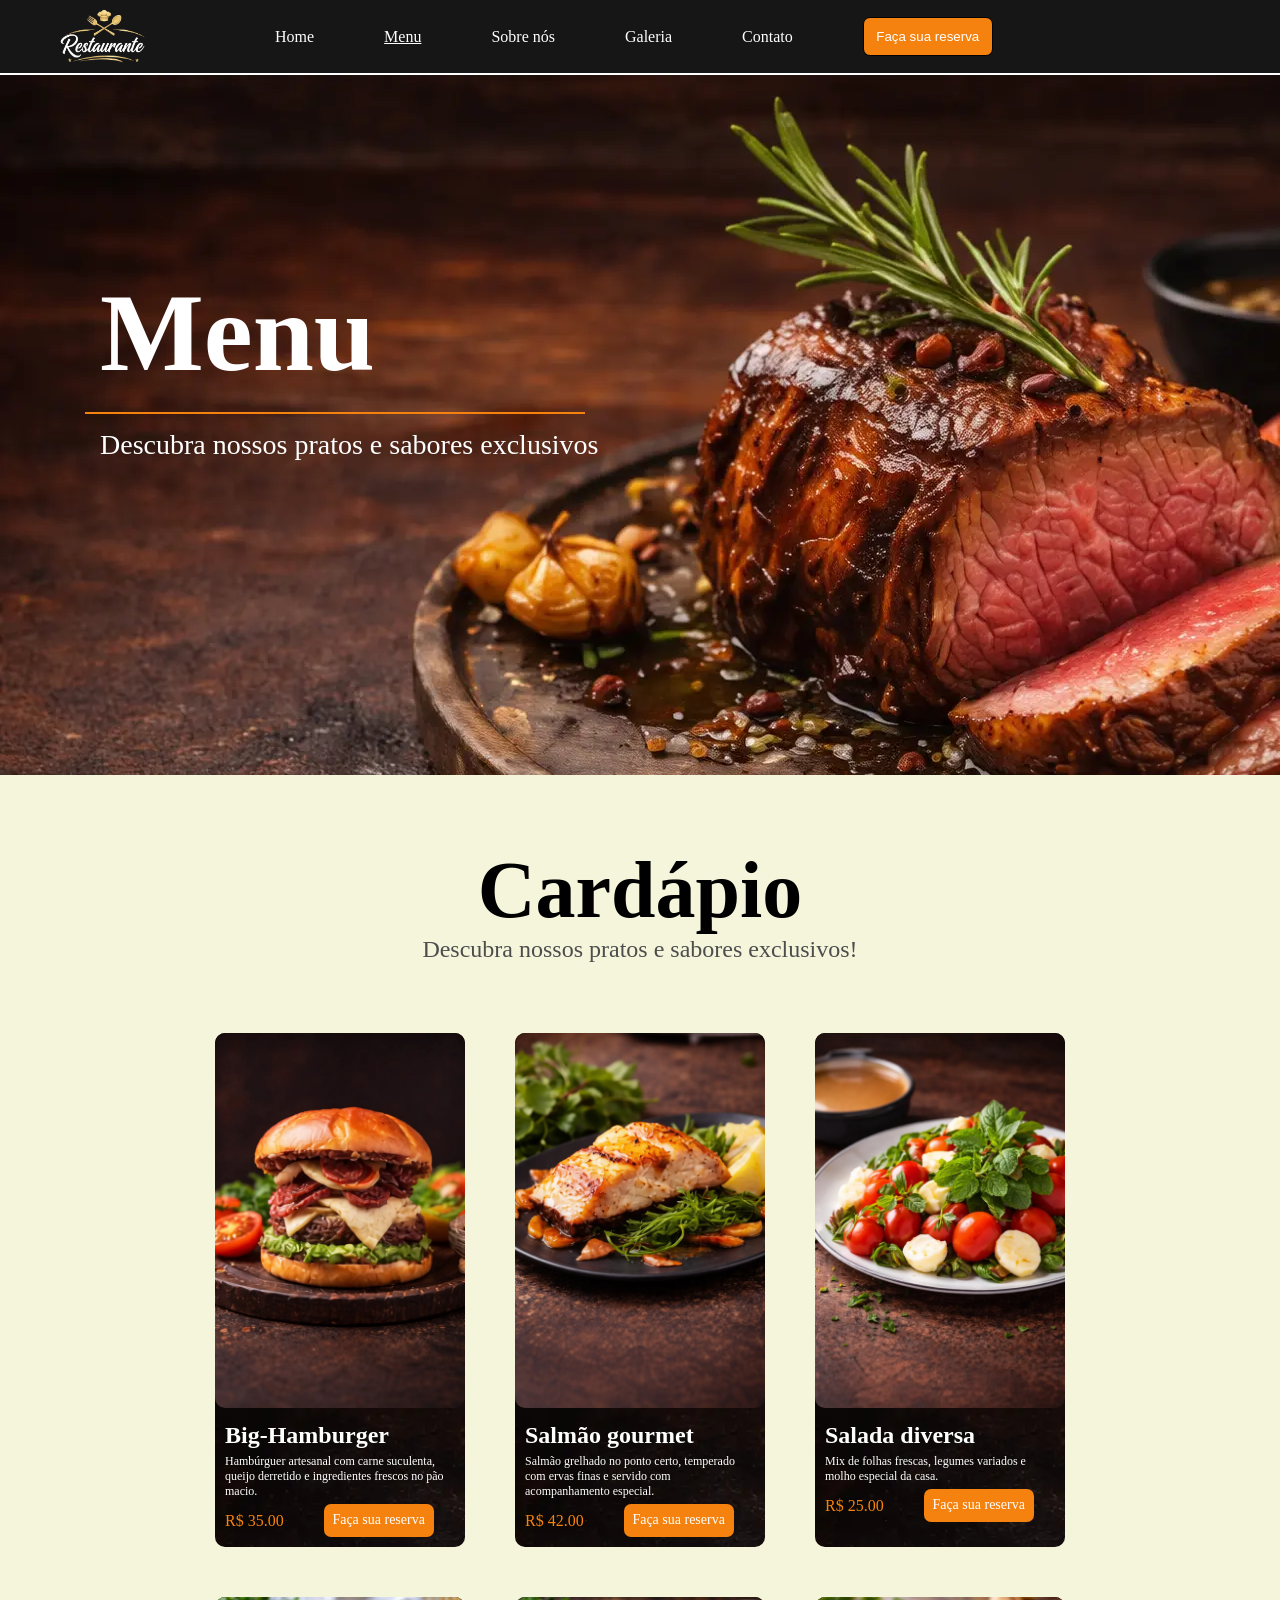
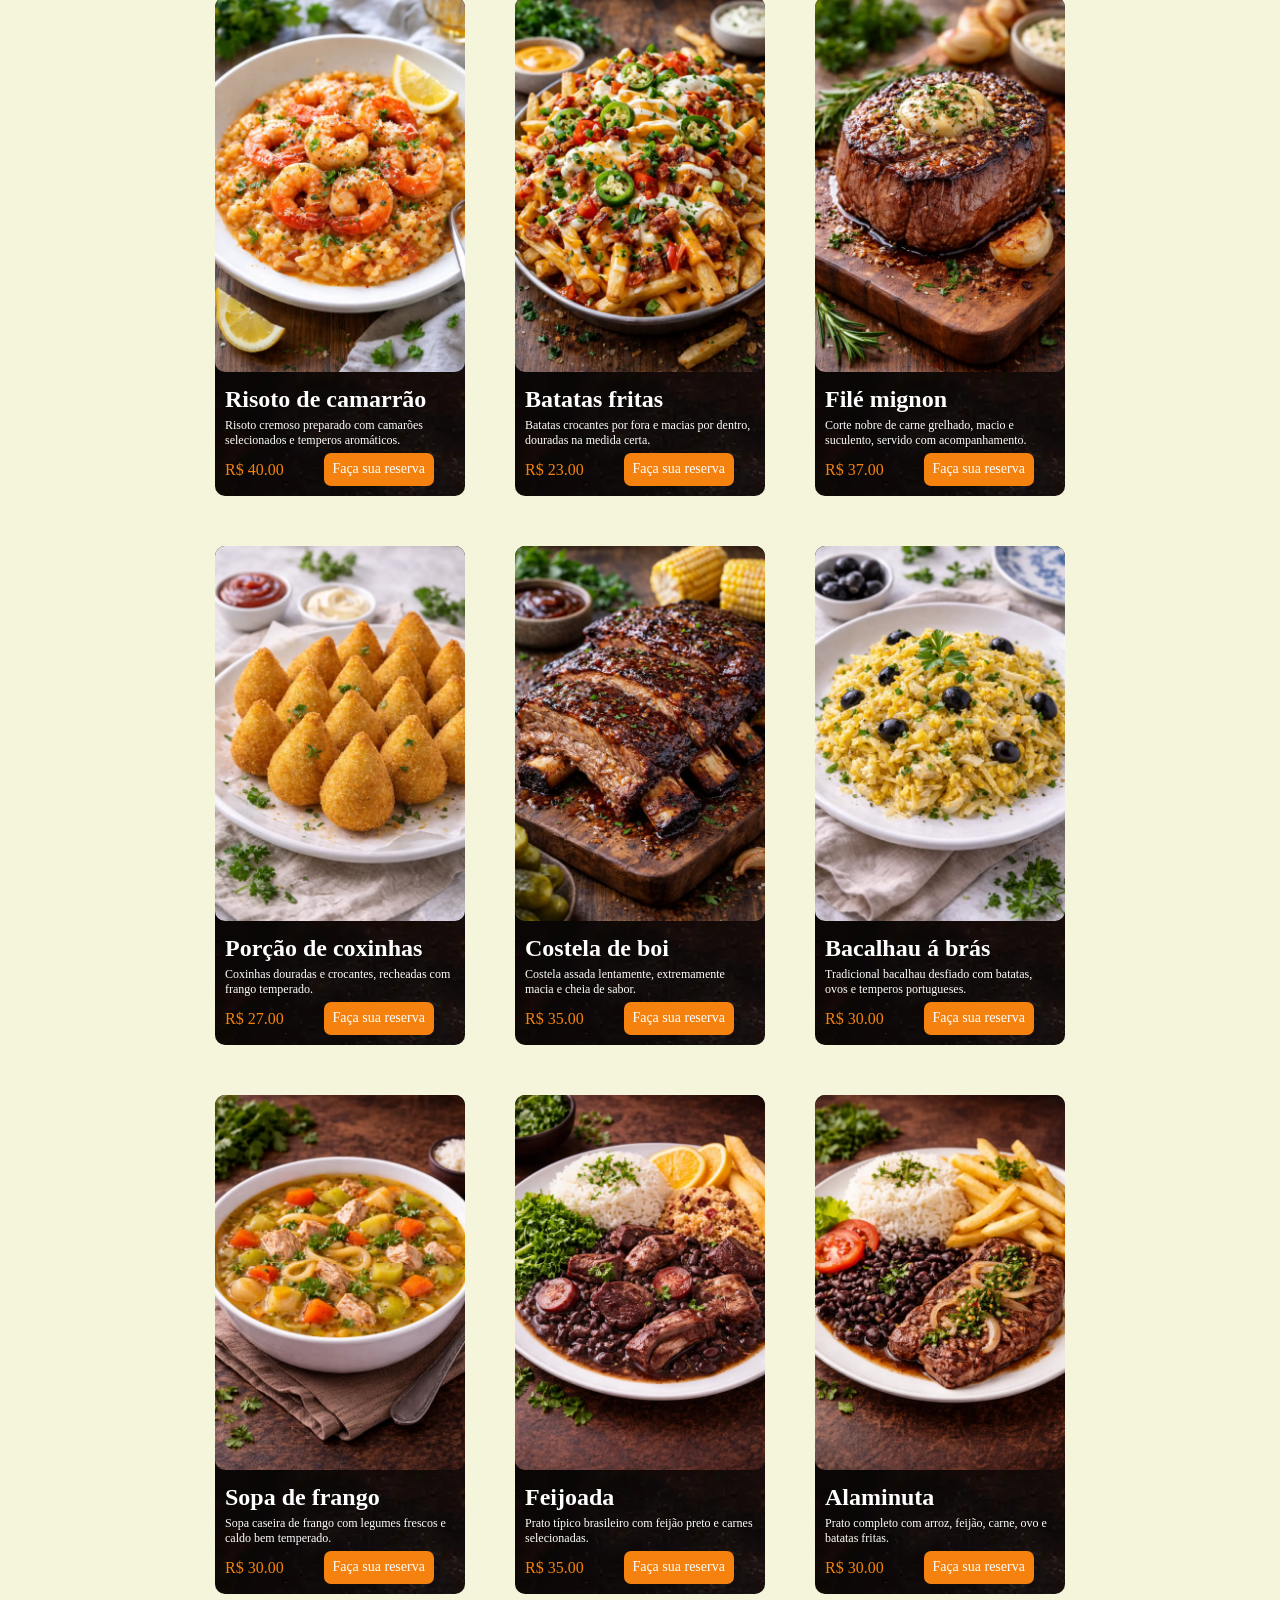
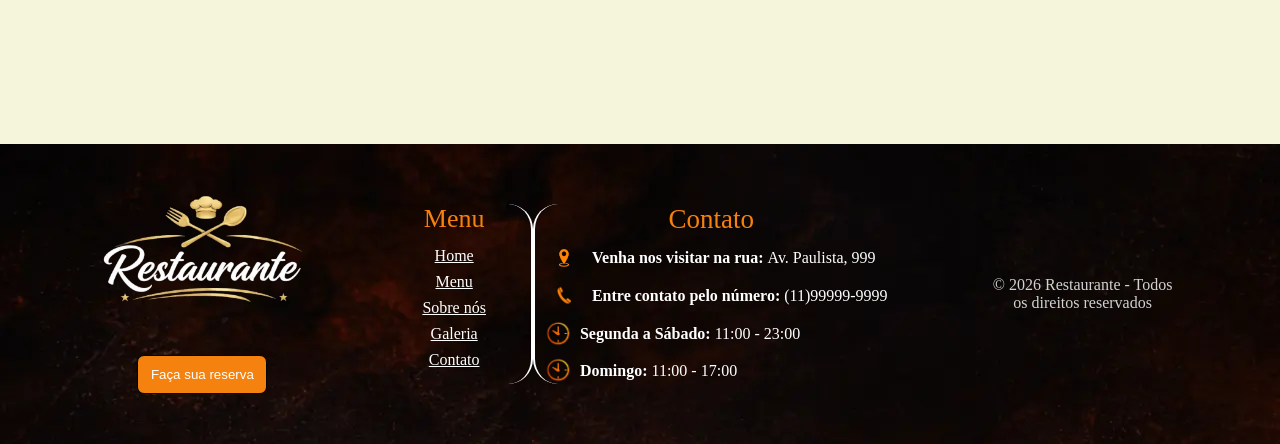
==== cardapio.html @ 39196725 "CARDAPIO-responsivo-completo" ====
<!DOCTYPE html>
<html lang="pt-br">

<head>
    <meta charset="UTF-8">
    <meta name="viewport" content="width=device-width, initial-scale=1.0">
    <link rel="stylesheet" href="cardapio.css">
    <title>Restaurante</title>
</head>

<body>

    <header>
        <img alt="logo-restaurante" class="logo-restaurante" src="assets/logo-restaurante.png">
        <div class="menu-toggle">☰</div>
        <article class="espaco">
            <a href="index.html" class="link-menu">Home</a>
            <a class="link-menu"><u>Menu</u></a>
            <a href="sobre-nos.html" class="link-menu">Sobre nós</a>
            <a href="galeria.html" class="link-menu">Galeria</a>
            <a href="contato.html" class="link-menu">Contato</a>
            <button class="botao-menu" onclick="window.location.href='reserva.html'">Faça sua reserva</button>
        </article>
    </header>
    <main>
        <section class="fundo-menu">
            <h2 class="hdois-cardapio">Menu</h2>
            <div class="linha"></div>
            <p class="p-frase">Descubra nossos pratos e sabores exclusivos</p>
        </section>

        <div class="menu">
            <h2 class="hdois">Cardápio</h2>
            <p class="p-cardapio">Descubra nossos pratos e sabores exclusivos!</p>
        </div>

        <section id="lista-pratos"></section>

        <script>
            const pratos = [
                {
                    url: "assets/hamburger.webp",
                    nome: "Big-Hamburger",
                    resumo: "Hambúrguer artesanal com carne suculenta, queijo derretido e ingredientes frescos no pão macio.",
                    preco: 35.00
                },
                {
                    url: "assets/salmao-2.webp",
                    nome: "Salmão gourmet",
                    resumo: "Salmão grelhado no ponto certo, temperado com ervas finas e servido com acompanhamento especial.",
                    preco: 42.00
                },
                {
                    url: "assets/salada-diversa.webp",
                    nome: "Salada diversa",
                    resumo: "Mix de folhas frescas, legumes variados e molho especial da casa.",
                    preco: 25.00
                },
                {
                    url: "assets/risoto-de-camarao.webp",
                    nome: "Risoto de camarrão",
                    resumo: "Risoto cremoso preparado com camarões selecionados e temperos aromáticos.",
                    preco: 40.00
                },
                {
                    url: "assets/fritas.webp",
                    nome: "Batatas fritas",
                    resumo: "Batatas crocantes por fora e macias por dentro, douradas na medida certa.",
                    preco: 23.00
                },
                {
                    url: "assets/file-mignom.webp",
                    nome: "Filé mignon",
                    resumo: "Corte nobre de carne grelhado, macio e suculento, servido com acompanhamento.",
                    preco: 37.00
                },
                {
                    url: "assets/coxinhas.webp",
                    nome: "Porção de coxinhas",
                    resumo: "Coxinhas douradas e crocantes, recheadas com frango temperado.",
                    preco: 27.00
                },
                {
                    url: "assets/costela.webp",
                    nome: "Costela de boi",
                    resumo: "Costela assada lentamente, extremamente macia e cheia de sabor.",
                    preco: 35.00
                },
                {
                    url: "assets/bacalhau-a-bras.webp",
                    nome: "Bacalhau á brás",
                    resumo: "Tradicional bacalhau desfiado com batatas, ovos e temperos portugueses.",
                    preco: 30.00
                },
                {
                    url: "assets/sopa.webp",
                    nome: "Sopa de frango",
                    resumo: "Sopa caseira de frango com legumes frescos e caldo bem temperado.",
                    preco: 30.00
                },
                {
                    url: "assets/feijoada.webp",
                    nome: "Feijoada",
                    resumo: "Prato típico brasileiro com feijão preto e carnes selecionadas.",
                    preco: 35.00
                },
                {
                    url: "assets/tipico.webp",
                    nome: "Alaminuta",
                    resumo: "Prato completo com arroz, feijão, carne, ovo e batatas fritas.",
                    preco: 30.00
                }
            ];

            const container = document.getElementById("lista-pratos");

            pratos.forEach(prato => {
                container.innerHTML += `
      <div class="prato">
        <img class="img-prato" src="${prato.url}" alt="${prato.nome}">
        <div class="escritas">
          <h2 class="nome">${prato.nome}</h2>
          <p class="resumo">${prato.resumo}</p>
          <div class="preco-reserva">
            <p class="preco">R$ ${prato.preco.toFixed(2)}</p>
            <a href="reserva.html" class="reserva-b">Faça sua reserva</a>
          </div>
        </div>
      </div>
    `;
            });

        </script>

    </main>
    <footer>
        <div class="faca-sua-reserva">
            <img alt="logo-restaurante" src="assets/logo-restaurante.png" style="width: 200px">
            <button class="botao-menu" onclick="window.location.href='reserva.html'">Faça sua reserva</button>
        </div>
        <section class="two-footer">
            <article class="menus-footer">
                <p class="menu-footer">Menu</p>
                <a href="index.html" class="footer-links">Home</a>
                <a href="cardapio.html" class="footer-links">Menu</a>
                <a href="sobre-nos.html" class="footer-links">Sobre nós</a>
                <a href="galeria.html" class="footer-links">Galeria</a>
                <a href="contato.html" class="footer-links">Contato</a>
            </article>

            <article class="footer-direita">
                <p class="contato-footer">Contato</p>
                <div class="local-contato">
                    <img alt="local-logo" src="assets/local-logo.png" class="logos-fundo">
                    <p class="paragrafos"><span style="font-weight: 900;">Venha nos visitar na rua: </span>Av. Paulista,
                        999</p>
                </div>

                <div class="local-contato">
                    <img alt="local-logo" src="assets/telefone-logo.webp" class="logos-fundo">
                    <p class="paragrafos"><span style="font-weight: 900;">Entre contato pelo número:
                        </span>(11)99999-9999</p>
                </div>

                <div class="local-contato">
                    <img alt="local-logo" src="assets/logo-horario.png" class="logos-fundo-2">
                    <p class="paragrafos"><span style="font-weight: 900;">Segunda a Sábado:
                        </span>11:00 - 23:00</p>
                </div>

                <div class="local-contato">
                    <img alt="local-logo" src="assets/logo-horario.png" class="logos-fundo-2">
                    <p class="paragrafos"><span style="font-weight: 900;">Domingo:
                        </span>11:00 - 17:00</p>
                </div>
            </article>
        </section>
        <p class="direitos">© 2026 Restaurante - Todos os direitos reservados</p>
    </footer>
        <script src="script.js"></script>
</body>

</html>
---- cardapio.css ----
* {
    margin: 0px;
    padding: 0px;
    box-sizing: border-box;
}

body {
    background-color: beige;
}

a {
    text-decoration: none;
    color: black;
}

.menu-toggle {
    display: none;
}

.destaques-h2 {
    font-size: auto;
}

.two-footer {
    display: flex;
}

@media (max-width: 1536px) {

    header {
        display: flex;
        background-color: rgb(22, 22, 22);
        height: 75px;
        width: 100%;
        align-items: center;
        border-bottom: solid 2px #ffffff;
        padding-left: 60px;
        padding-right: 60px;
        gap: 250px;
        position: fixed;
        top: 0;
        left: 0;
        z-index: 1000;
    }

    main {
        margin-top: 75px;
    }


    .logo-restaurante {
        width: 85px;
        height: 55px;
    }

    .espaco {
        display: flex;
        gap: 70px;
        align-items: center;
    }

    .link-menu {
        color: white;
        cursor: pointer;
        text-decoration: none;
        transition: 0.5s;
    }

    .link-menu:hover {
        color: #F5820E;
    }

    .botao-menu {
        cursor: pointer;
        height: 39px;
        width: 130px;
        color: white;
        border-radius: 7px;
        background: #F5820E;
        border: solid 1px black;
        transition: 0.5s;
    }

    .botao-menu:hover {
        color: #F5820E;
        background: white;
        translate: 0px -2px;
    }

    /*Acima header*/

    .banner {
        position: relative;
    }

    .texto-banner {
        position: absolute;
        top: 50%;
        left: 22%;
        transform: translate(-50%, -50%);
    }

    .banner img {
        width: 100%;
        height: 660px;
        display: block;
    }

    .texto {
        color: white;
        font-size: 64px;
    }

    .texto span {
        color: #F5820E;
    }

    .excepcional {
        margin-top: 20px;
        margin-bottom: 20px;
        color: white;
    }

    .botao-reserva {
        cursor: pointer;
        height: 46px;
        width: 139px;
        color: white;
        border-radius: 7px;
        background: #F5820E;
        transition: 0.5s;
        border: none;
    }

    .botao-reserva:hover {
        color: #F5820E;
        background: white;
        translate: 0px -2px;
    }

    .ver-cardapio {
        width: 139px;
        border: 2px solid #F5820E;
        border-radius: 5px;
        height: 46px;
        color: white;
        background-color: #3A2A27;
        margin-right: 40px;
        cursor: pointer;
        transition: 0.5s;
    }

    .ver-cardapio:hover {
        color: #F5820E;
        background: white;
        translate: 0px -2px;
    }

    /*main*/
    main {
        margin-top: 75px;
    }

    .fundo-menu {
        background-image: url(assets/fundo-menu.webp);
        width: 100%;
        height: 700px;
        padding-left: 85px;
        display: flex;
        flex-direction: column;
        gap: 15px;
    }

    .hdois-cardapio {
        color: white;
        font-size: 110px;
        padding-top: 195px;
        padding-left: 15px;
    }

    .linha {
        background-color: #F5820E;
        width: 500px;
        height: 2px;
    }

    .p-frase {
        color: white;
        font-size: 28px;
        padding-left: 15px;
    }

    .prato {
        border-radius: 10px;
        width: 250px;
        background-image: url(assets/fundo-home.webp);
    }

    #lista-pratos {
        margin: 70px 0 150px 0;
        display: grid;
        grid-template-columns: 250px 250px 250px 250px;
        gap: 50px;
        width: 100%;
        justify-content: center;
    }

    .img-prato {
        width: 250px;
        border-radius: 10px;
    }

    .escritas {
        padding: 10px;
        display: flex;
        flex-direction: column;
        gap: 5px;
    }

    .nome {
        color: white;
    }

    .resumo {
        color: white;
        font-size: 12px;
    }

    .preco-reserva {
        display: flex;
        align-items: center;
        gap: 40px;
    }

    .preco {
        color: #F5820E;
    }

    .hdois {
        font-size: 80px;
    }

    .p-cardapio {
        font-size: 24px;
        color: #4d4d4d;
    }

    .reserva-b {
        cursor: pointer;
        height: 33px;
        width: 110px;
        color: white;
        border-radius: 7px;
        background: #F5820E;
        border: none;
        transition: 0.5s;
        font-size: 14px;
        padding: 3px;
        text-align: center;
        padding-top: 8px;
    }

    .reserva-b:hover {
        color: #F5820E;
        background: white;
        translate: 0px -2px;
    }

    .menu {
        width: 100%;
        text-align: center;
        margin-top: 70px;
    }

    /*footer abaixo*/

    .fundo-footer {
        width: 100%;
        height: 450px;
        position: relative;
    }

    footer {
        background-image: url(assets/fundo-home.webp);
        width: 100%;
        height: 300px;
        display: flex;
        text-align: center;
        justify-content: center;
        align-items: center;
    }

    .local-contato {
        display: flex;
        margin-top: 8px;
    }

    .paragrafos {
        padding-top: 6px;
    }

    .menu-footer {
        font-size: 26px;
        color: #F5820E;
        margin-bottom: 5px;
    }

    .contato-footer {
        font-size: 27px;
        color: #F5820E;
    }

    .footer-links {
        color: white;
        text-decoration: underline;
        transition: 0.5s;
    }

    .footer-links:hover {
        color: #F5820E;
    }

    .quatro-logos {
        width: 100%;
        display: flex;
        gap: 125px;
        justify-content: center;
    }

    .caixa {
        width: 140px;
        color: rgb(202, 202, 202);
        text-align: center;
    }

    .porque-esse-restaurante {
        background-image: url(assets/fundo-home.webp);
        height: 500px;
        width: 100%;
        padding: 1px;
    }

    .h1-porque-escolher {
        width: 100%;
        text-align: center;
        font-size: 45px;
        color: white;
    }

    .logos-fundo-2 {
        width: 30px;
        margin-left: 8px;
        margin-right: 7px;
    }

    .logos-fundo {
        width: 45px;
        height: 30px;
    }

    .p-porque-escolher {
        width: 100%;
        text-align: center;
        color: white;
    }

    .faca-sua-reserva {
        display: flex;
        flex-direction: column;
        gap: 50px;
        align-items: center;
        margin-right: 120px;
    }

    .menus-footer {
        color: white;
        border-right: 2px solid white;
        border-radius: 25px;
        display: flex;
        flex-direction: column;
        padding-right: 45px;
        gap: 8px;
    }

    .footer-direita {
        color: white;
        border-left: 2px solid white;
        border-radius: 25px;
    }

    .h2-titulo {
        font-weight: 300;
    }

    .explicacao {
        font-weight: 300;
        margin-top: 10px;
    }

    .direitos {
        color: rgb(210, 210, 210);
        margin-left: 100px;
        width: 190px;
    }

}








@media (max-width: 2720px) {

    header {
        display: flex;
        background-color: rgb(22, 22, 22);
        height: 75px;
        width: 100%;
        align-items: center;
        border-bottom: solid 2px #ffffff;
        padding-left: 60px;
        padding-right: 60px;
        gap: 250px;
        position: fixed;
        top: 0;
        left: 0;
        z-index: 1000;
    }

    main {
        margin-top: 75px;
    }


    .logo-restaurante {
        width: 85px;
        height: 55px;
    }

    .espaco {
        display: flex;
        gap: 70px;
        align-items: center;
    }

    .link-menu {
        color: white;
        cursor: pointer;
        text-decoration: none;
        transition: 0.5s;
    }

    .link-menu:hover {
        color: #F5820E;
    }

    .botao-menu {
        cursor: pointer;
        height: 39px;
        width: 130px;
        color: white;
        border-radius: 7px;
        background: #F5820E;
        border: solid 1px black;
        transition: 0.5s;
    }

    .botao-menu:hover {
        color: #F5820E;
        background: white;
        translate: 0px -2px;
    }

    main {
        margin-top: 75px;
    }


    .logo-restaurante {
        width: 85px;
        height: 55px;
    }

    .espaco {
        display: flex;
        gap: 70px;
        align-items: center;
    }

    .link-menu {
        color: white;
        cursor: pointer;
        text-decoration: none;
        transition: 0.5s;
    }

    .link-menu:hover {
        color: #F5820E;
    }

    .botao-menu {
        cursor: pointer;
        height: 39px;
        width: 130px;
        color: white;
        border-radius: 7px;
        background: #F5820E;
        border: solid 1px black;
        transition: 0.5s;
    }

    .botao-menu:hover {
        color: #F5820E;
        background: white;
        translate: 0px -2px;
    }

    /*Acima header*/

    .banner {
        position: relative;
    }

    .texto-banner {
        position: absolute;
        top: 50%;
        left: 22%;
        transform: translate(-50%, -50%);
    }

    .banner img {
        width: 100%;
        height: 660px;
        display: block;
    }

    .texto {
        color: white;
        font-size: 64px;
    }

    .texto span {
        color: #F5820E;
    }

    .excepcional {
        margin-top: 20px;
        margin-bottom: 20px;
        color: white;
    }

    .botao-reserva {
        cursor: pointer;
        height: 46px;
        width: 139px;
        color: white;
        border-radius: 7px;
        background: #F5820E;
        transition: 0.5s;
        border: none;
    }

    .botao-reserva:hover {
        color: #F5820E;
        background: white;
        translate: 0px -2px;
    }

    .ver-cardapio {
        width: 139px;
        border: 2px solid #F5820E;
        border-radius: 5px;
        height: 46px;
        color: white;
        background-color: #3A2A27;
        margin-right: 40px;
        cursor: pointer;
        transition: 0.5s;
    }

    .ver-cardapio:hover {
        color: #F5820E;
        background: white;
        translate: 0px -2px;
    }

    /*main*/
    main {
        margin-top: 75px;
    }

    .fundo-menu {
        background-image: url(assets/fundo-menu.webp);
        width: 100%;
        height: 700px;
        padding-left: 85px;
        display: flex;
        flex-direction: column;
        gap: 15px;
    }

    .hdois-cardapio {
        color: white;
        font-size: 110px;
        padding-top: 195px;
        padding-left: 15px;
    }

    .linha {
        background-color: #F5820E;
        width: 500px;
        height: 2px;
    }

    .p-frase {
        color: white;
        font-size: 28px;
        padding-left: 15px;
    }

    .prato {
        border-radius: 10px;
        width: 250px;
        background-image: url(assets/fundo-home.webp);
    }

    #lista-pratos {
        margin: 70px 0 150px 0;
        display: grid;
        grid-template-columns: 250px 250px 250px 250px;
        gap: 50px;
        width: 100%;
        justify-content: center;
    }

    .img-prato {
        width: 250px;
        border-radius: 10px;
    }

    .escritas {
        padding: 10px;
        display: flex;
        flex-direction: column;
        gap: 5px;
    }

    .nome {
        color: white;
    }

    .resumo {
        color: white;
        font-size: 12px;
    }

    .preco-reserva {
        display: flex;
        align-items: center;
        gap: 40px;
    }

    .preco {
        color: #F5820E;
    }

    .hdois {
        font-size: 80px;
    }

    .p-cardapio {
        font-size: 24px;
        color: #4d4d4d;
    }

    .reserva-b {
        cursor: pointer;
        height: 33px;
        width: 110px;
        color: white;
        border-radius: 7px;
        background: #F5820E;
        border: none;
        transition: 0.5s;
        font-size: 14px;
        padding: 3px;
        text-align: center;
        padding-top: 8px;
    }

    .reserva-b:hover {
        color: #F5820E;
        background: white;
        translate: 0px -2px;
    }

    .menu {
        width: 100%;
        text-align: center;
        margin-top: 70px;
    }

    footer {
        background-image: url(assets/fundo-home.webp);
        width: 100%;
        height: 300px;
        display: flex;
        text-align: center;
        justify-content: center;
        align-items: center;
    }

    .menu-footer {
        font-size: 26px;
        color: #F5820E;
        margin-bottom: 5px;
    }

    .contato-footer {
        font-size: 27px;
        color: #F5820E;
    }

    .footer-links {
        color: white;
        text-decoration: underline;
        transition: 0.5s;
    }

    .footer-links:hover {
        color: #F5820E;
    }

    .quatro-logos {
        width: 100%;
        display: flex;
        gap: 125px;
        justify-content: center;
    }

    .caixa {
        width: 140px;
        color: rgb(202, 202, 202);
        text-align: center;
    }

    .porque-esse-restaurante {
        background-image: url(assets/fundo-home.webp);
        height: 500px;
        width: 100%;
        padding: 1px;
    }

    .h1-porque-escolher {
        width: 100%;
        text-align: center;
        font-size: 40px;
        color: white;
    }

    .logos-fundo-2 {
        width: 30px;
        margin-left: 8px;
        margin-right: 7px;
    }

    .p-porque-escolher {
        width: 100%;
        text-align: center;
        color: white;
    }

    .faca-sua-reserva {
        display: flex;
        flex-direction: column;
        gap: 50px;
        align-items: center;
        margin-right: 120px;
    }

    .menus-footer {
        color: white;
        border-right: 2px solid white;
        border-radius: 25px;
        display: flex;
        flex-direction: column;
        padding-right: 45px;
        gap: 8px;
    }

    .footer-direita {
        color: white;
        border-left: 2px solid white;
        border-radius: 25px;
    }

    .logos-fundo {
        width: 42px;
        margin-left: 8px;
        margin-right: 7px;
    }

    .h2-titulo {
        font-weight: 300;
    }

    .explicacao {
        font-weight: 300;
        margin-top: 10px;
    }

    .direitos {
        color: rgb(210, 210, 210);
        margin-left: 100px;
        width: 190px;
    }

}










@media (max-width: 1400px) {

    header {
        display: flex;
        background-color: rgb(22, 22, 22);
        height: 75px;
        width: 100%;
        align-items: center;
        border-bottom: solid 2px #ffffff;
        padding-left: 60px;
        padding-right: 60px;
        gap: 250px;
        position: fixed;
        top: 0;
        left: 0;
        z-index: 1000;
    }

    main {
        margin-top: 75px;
    }

    .fundo-menu {
        background-image: url(assets/fundo-menu.webp);
        width: 100%;
        height: 700px;
        padding-left: 85px;
        display: flex;
        flex-direction: column;
        gap: 15px;
    }

    .hdois-cardapio {
        color: white;
        font-size: 110px;
        padding-top: 195px;
        padding-left: 15px;
    }

    .linha {
        background-color: #F5820E;
        width: 500px;
        height: 2px;
    }

    .p-frase {
        color: white;
        font-size: 28px;
        padding-left: 15px;
    }

    .prato {
        border-radius: 10px;
        width: 250px;
        background-image: url(assets/fundo-home.webp);
    }

    #lista-pratos {
        margin: 70px 0 150px 0;
        display: grid;
        grid-template-columns: 250px 250px 250px 250px;
        gap: 50px;
        width: 100%;
        justify-content: center;
    }

    .img-prato {
        width: 250px;
        border-radius: 10px;
    }

    .escritas {
        padding: 10px;
        display: flex;
        flex-direction: column;
        gap: 5px;
    }

    .nome {
        color: white;
    }

    .resumo {
        color: white;
        font-size: 12px;
    }

    .preco-reserva {
        display: flex;
        align-items: center;
        gap: 40px;
    }

    .preco {
        color: #F5820E;
    }

    .hdois {
        font-size: 80px;
    }

    .p-cardapio {
        font-size: 24px;
        color: #4d4d4d;
    }

    .reserva-b {
        cursor: pointer;
        height: 33px;
        width: 110px;
        color: white;
        border-radius: 7px;
        background: #F5820E;
        border: none;
        transition: 0.5s;
        font-size: 14px;
        padding: 3px;
        text-align: center;
        padding-top: 8px;
    }

    .reserva-b:hover {
        color: #F5820E;
        background: white;
        translate: 0px -2px;
    }

    .menu {
        width: 100%;
        text-align: center;
        margin-top: 70px;
    }

    footer {
        background-image: url(assets/fundo-home.webp);
        width: 100%;
        height: 300px;
        display: flex;
        text-align: center;
        justify-content: center;
        align-items: center;
    }

    .menu-footer {
        font-size: 26px;
        color: #F5820E;
        margin-bottom: 5px;
    }

    .contato-footer {
        font-size: 27px;
        color: #F5820E;
    }

    .footer-links {
        color: white;
        text-decoration: underline;
        transition: 0.5s;
    }

    .footer-links:hover {
        color: #F5820E;
    }

    .quatro-logos {
        width: 100%;
        display: flex;
        gap: 125px;
        justify-content: center;
    }

    .caixa {
        width: 140px;
        color: rgb(202, 202, 202);
        text-align: center;
    }

    .porque-esse-restaurante {
        background-image: url(assets/fundo-home.webp);
        height: 500px;
        width: 100%;
        padding: 1px;
    }

    .h1-porque-escolher {
        width: 100%;
        text-align: center;
        font-size: 40px;
        color: white;
    }

    .logos-fundo-2 {
        width: 30px;
        margin-left: 8px;
        margin-right: 7px;
    }

    .p-porque-escolher {
        width: 100%;
        text-align: center;
        color: white;
    }

    .faca-sua-reserva {
        display: flex;
        flex-direction: column;
        gap: 50px;
        align-items: center;
        margin-right: 120px;
    }

    .menus-footer {
        color: white;
        border-right: 2px solid white;
        border-radius: 25px;
        display: flex;
        flex-direction: column;
        padding-right: 45px;
        gap: 8px;
    }

    .footer-direita {
        color: white;
        border-left: 2px solid white;
        border-radius: 25px;
    }

    .logos-fundo {
        width: 42px;
        margin-left: 8px;
        margin-right: 7px;
    }

    .h2-titulo {
        font-weight: 300;
    }

    .explicacao {
        font-weight: 300;
        margin-top: 10px;
    }

    .direitos {
        color: rgb(210, 210, 210);
        margin-left: 100px;
        width: 190px;
    }
}











@media (max-width: 1300px) {

    header {
        display: flex;
        background-color: rgb(22, 22, 22);
        height: 75px;
        width: 100%;
        align-items: center;
        border-bottom: solid 2px #ffffff;
        padding-left: 60px;
        padding-right: 60px;
        gap: 130px;
        position: fixed;
        top: 0;
        left: 0;
        z-index: 1000;
    }

    main {
        margin-top: 75px;
    }

    .fundo-menu {
        background-image: url(assets/fundo-menu.webp);
        width: 100%;
        height: 700px;
        padding-left: 85px;
        display: flex;
        flex-direction: column;
        gap: 15px;
    }

    .hdois-cardapio {
        color: white;
        font-size: 110px;
        padding-top: 195px;
        padding-left: 15px;
    }

    .linha {
        background-color: #F5820E;
        width: 500px;
        height: 2px;
    }

    .p-frase {
        color: white;
        font-size: 28px;
        padding-left: 15px;
    }

    .prato {
        border-radius: 10px;
        width: 250px;
        background-image: url(assets/fundo-home.webp);
    }

    #lista-pratos {
        margin: 70px 0 150px 0;
        display: grid;
        grid-template-columns: 250px 250px 250px;
        gap: 50px;
        width: 100%;
        justify-content: center;
    }

    .img-prato {
        width: 250px;
        border-radius: 10px;
    }

    .escritas {
        padding: 10px;
        display: flex;
        flex-direction: column;
        gap: 5px;
    }

    .nome {
        color: white;
    }

    .resumo {
        color: white;
        font-size: 12px;
    }

    .preco-reserva {
        display: flex;
        align-items: center;
        gap: 40px;
    }

    .preco {
        color: #F5820E;
    }

    .hdois {
        font-size: 80px;
    }

    .p-cardapio {
        font-size: 24px;
        color: #4d4d4d;
    }

    .reserva-b {
        cursor: pointer;
        height: 33px;
        width: 110px;
        color: white;
        border-radius: 7px;
        background: #F5820E;
        border: none;
        transition: 0.5s;
        font-size: 14px;
        padding: 3px;
        text-align: center;
        padding-top: 8px;
    }

    .reserva-b:hover {
        color: #F5820E;
        background: white;
        translate: 0px -2px;
    }

    .menu {
        width: 100%;
        text-align: center;
        margin-top: 70px;
    }

    footer {
        background-image: url(assets/fundo-home.webp);
        width: 100%;
        height: 300px;
        display: flex;
        text-align: center;
        justify-content: center;
        align-items: center;
    }

    .menu-footer {
        font-size: 26px;
        color: #F5820E;
        margin-bottom: 5px;
    }

    .contato-footer {
        font-size: 27px;
        color: #F5820E;
    }

    .footer-links {
        color: white;
        text-decoration: underline;
        transition: 0.5s;
    }

    .footer-links:hover {
        color: #F5820E;
    }

    .quatro-logos {
        width: 100%;
        display: flex;
        gap: 125px;
        justify-content: center;
    }

    .caixa {
        width: 140px;
        color: rgb(202, 202, 202);
        text-align: center;
    }

    .porque-esse-restaurante {
        background-image: url(assets/fundo-home.webp);
        height: 500px;
        width: 100%;
        padding: 1px;
    }

    .h1-porque-escolher {
        width: 100%;
        text-align: center;
        font-size: 40px;
        color: white;
    }

    .logos-fundo-2 {
        width: 30px;
        margin-left: 8px;
        margin-right: 7px;
    }

    .p-porque-escolher {
        width: 100%;
        text-align: center;
        color: white;
    }

    .faca-sua-reserva {
        display: flex;
        flex-direction: column;
        gap: 50px;
        align-items: center;
        margin-right: 120px;
    }

    .menus-footer {
        color: white;
        border-right: 2px solid white;
        border-radius: 25px;
        display: flex;
        flex-direction: column;
        padding-right: 45px;
        gap: 8px;
    }

    .footer-direita {
        color: white;
        border-left: 2px solid white;
        border-radius: 25px;
    }

    .logos-fundo {
        width: 42px;
        margin-left: 8px;
        margin-right: 7px;
    }

    .h2-titulo {
        font-weight: 300;
    }

    .explicacao {
        font-weight: 300;
        margin-top: 10px;
    }

    .direitos {
        color: rgb(210, 210, 210);
        margin-left: 100px;
        width: 190px;
    }
}











@media (max-width: 1150px) {

    header {
        display: flex;
        background-color: rgb(22, 22, 22);
        height: 75px;
        width: 100%;
        align-items: center;
        border-bottom: solid 2px #ffffff;
        padding-left: 60px;
        padding-right: 60px;
        gap: 50px;
        position: fixed;
        top: 0;
        left: 0;
        z-index: 1000;
    }

    main {
        margin-top: 75px;
    }

    .fundo-menu {
        background-image: url(assets/fundo-menu.webp);
        width: 100%;
        height: 700px;
        padding-left: 85px;
        display: flex;
        flex-direction: column;
        gap: 15px;
    }

    .hdois-cardapio {
        color: white;
        font-size: 110px;
        padding-top: 195px;
        padding-left: 15px;
    }

    .linha {
        background-color: #F5820E;
        width: 500px;
        height: 2px;
    }

    .p-frase {
        color: white;
        font-size: 28px;
        padding-left: 15px;
    }

    .prato {
        border-radius: 10px;
        width: 250px;
        background-image: url(assets/fundo-home.webp);
    }

    #lista-pratos {
        margin: 70px 0 150px 0;
        display: grid;
        grid-template-columns: 250px 250px 250px;
        gap: 50px;
        width: 100%;
        justify-content: center;
    }

    .img-prato {
        width: 250px;
        border-radius: 10px;
    }

    .escritas {
        padding: 10px;
        display: flex;
        flex-direction: column;
        gap: 5px;
    }

    .nome {
        color: white;
    }

    .resumo {
        color: white;
        font-size: 12px;
    }

    .preco-reserva {
        display: flex;
        align-items: center;
        gap: 40px;
    }

    .preco {
        color: #F5820E;
    }

    .hdois {
        font-size: 80px;
    }

    .p-cardapio {
        font-size: 24px;
        color: #4d4d4d;
    }

    .reserva-b {
        cursor: pointer;
        height: 33px;
        width: 110px;
        color: white;
        border-radius: 7px;
        background: #F5820E;
        border: none;
        transition: 0.5s;
        font-size: 14px;
        padding: 3px;
        text-align: center;
        padding-top: 8px;
    }

    .reserva-b:hover {
        color: #F5820E;
        background: white;
        translate: 0px -2px;
    }

    .menu {
        width: 100%;
        text-align: center;
        margin-top: 70px;
    }

    footer {
        background-image: url(assets/fundo-home.webp);
        width: 100%;
        height: 300px;
        display: flex;
        text-align: center;
        justify-content: center;
        align-items: center;
    }

    .menu-footer {
        font-size: 26px;
        color: #F5820E;
        margin-bottom: 5px;
    }

    .contato-footer {
        font-size: 27px;
        color: #F5820E;
    }

    .footer-links {
        color: white;
        text-decoration: underline;
        transition: 0.5s;
    }

    .footer-links:hover {
        color: #F5820E;
    }

    .quatro-logos {
        width: 100%;
        display: flex;
        gap: 125px;
        justify-content: center;
    }

    .caixa {
        width: 140px;
        color: rgb(202, 202, 202);
        text-align: center;
    }

    .porque-esse-restaurante {
        background-image: url(assets/fundo-home.webp);
        height: 500px;
        width: 100%;
        padding: 1px;
    }

    .h1-porque-escolher {
        width: 100%;
        text-align: center;
        font-size: 40px;
        color: white;
    }

    .logos-fundo-2 {
        width: 30px;
        margin-left: 8px;
        margin-right: 7px;
    }

    .p-porque-escolher {
        width: 100%;
        text-align: center;
        color: white;
    }

    .faca-sua-reserva {
        display: flex;
        flex-direction: column;
        gap: 50px;
        align-items: center;
        margin-right: 120px;
    }

    .menus-footer {
        color: white;
        border-right: 2px solid white;
        border-radius: 25px;
        display: flex;
        flex-direction: column;
        padding-right: 45px;
        gap: 8px;
    }

    .footer-direita {
        color: white;
        border-left: 2px solid white;
        border-radius: 25px;
    }

    .logos-fundo {
        width: 42px;
        margin-left: 8px;
        margin-right: 7px;
    }

    .h2-titulo {
        font-weight: 300;
    }

    .explicacao {
        font-weight: 300;
        margin-top: 10px;
    }

    .direitos {
        color: rgb(210, 210, 210);
        margin-left: 100px;
        width: 190px;
    }
}











@media (max-width: 1000px) {

    header {
        display: flex;
        background-color: rgb(22, 22, 22);
        height: 75px;
        width: 100%;
        align-items: center;
        border-bottom: solid 2px #ffffff;
        padding-left: 60px;
        padding-right: 60px;
        gap: 30px;
        position: fixed;
        top: 0;
        left: 0;
        z-index: 1000;
    }

    main {
        margin-top: 75px;
    }

    .fundo-menu {
        background-image: url(assets/fundo-menu.webp);
        width: 100%;
        height: 700px;
        padding-left: 85px;
        display: flex;
        flex-direction: column;
        gap: 15px;
    }

    .hdois-cardapio {
        color: white;
        font-size: 110px;
        padding-top: 195px;
        padding-left: 15px;
    }

    .linha {
        background-color: #F5820E;
        width: 500px;
        height: 2px;
    }

    .p-frase {
        color: white;
        font-size: 28px;
        padding-left: 15px;
    }

    .prato {
        border-radius: 10px;
        width: 250px;
        background-image: url(assets/fundo-home.webp);
    }

    #lista-pratos {
        margin: 70px 0 150px 0;
        display: grid;
        grid-template-columns: 250px 250px 250px;
        gap: 50px;
        width: 100%;
        justify-content: center;
    }

    .img-prato {
        width: 250px;
        border-radius: 10px;
    }

    .escritas {
        padding: 10px;
        display: flex;
        flex-direction: column;
        gap: 5px;
    }

    .nome {
        color: white;
    }

    .resumo {
        color: white;
        font-size: 12px;
    }

    .preco-reserva {
        display: flex;
        align-items: center;
        gap: 40px;
    }

    .preco {
        color: #F5820E;
    }

    .hdois {
        font-size: 80px;
    }

    .p-cardapio {
        font-size: 24px;
        color: #4d4d4d;
    }

    .reserva-b {
        cursor: pointer;
        height: 33px;
        width: 110px;
        color: white;
        border-radius: 7px;
        background: #F5820E;
        border: none;
        transition: 0.5s;
        font-size: 14px;
        padding: 3px;
        text-align: center;
        padding-top: 8px;
    }

    .reserva-b:hover {
        color: #F5820E;
        background: white;
        translate: 0px -2px;
    }

    .menu {
        width: 100%;
        text-align: center;
        margin-top: 70px;
    }

    footer {
        background-image: url(assets/fundo-home.webp);
        width: 100%;
        height: 600px;
        display: flex;
        text-align: center;
        justify-content: center;
        align-items: center;
        flex-direction: column;
        gap: 68px;
    }

    .menu-footer {
        font-size: 26px;
        color: #F5820E;
        margin-bottom: 5px;
    }

    .contato-footer {
        font-size: 27px;
        color: #F5820E;
    }

    .footer-links {
        color: white;
        text-decoration: underline;
        transition: 0.5s;
    }

    .footer-links:hover {
        color: #F5820E;
    }

    .quatro-logos {
        align-items: center;
        width: 100%;
        display: grid;
        gap: 70px;
        justify-content: center;
        grid-template-columns: 140px 140px;
        text-align: center;
        align-content: center;
    }

    .caixa {
        width: 140px;
        color: rgb(202, 202, 202);
        text-align: center;
    }

    .porque-esse-restaurante {
        background-image: url(assets/fundo-home.webp);
        height: 750px;
        width: 100%;
        padding: 1px;
    }

    .h1-porque-escolher {
        width: 100%;
        text-align: center;
        font-size: 26px;
        color: white;
    }

    .logos-fundo-2 {
        width: 30px;
        margin-left: 8px;
        margin-right: 7px;
    }

    .p-porque-escolher {
        width: 100%;
        text-align: center;
        color: white;
    }

    .faca-sua-reserva {
        display: flex;
        flex-direction: column;
        gap: 50px;
        align-items: center;
        margin-right: 0px;
    }

    .menus-footer {
        color: white;
        border-right: 2px solid white;
        border-radius: 25px;
        display: flex;
        flex-direction: column;
        padding-right: 45px;
        gap: 8px;
    }

    .footer-direita {
        color: white;
        border-left: 2px solid white;
        border-radius: 25px;
    }

    .h2-titulo {
        font-weight: 300;
    }

    .explicacao {
        font-weight: 300;
        margin-top: 10px;
    }

    .direitos {
        color: rgb(210, 210, 210);
        margin-left: 0px;
        width: 190px;
    }
}











@media (max-width: 850px) {

    header {
        display: flex;
        background-color: rgb(22, 22, 22);
        height: 75px;
        width: 100%;
        align-items: center;
        border-bottom: solid 2px #ffffff;
        padding-left: 20px;
        padding-right: 20px;
        gap: 20px;
        position: fixed;
        top: 0;
        left: 0;
        z-index: 1000;
    }

    main {
        margin-top: 75px;
    }

    .fundo-menu {
        background-image: url(assets/fundo-menu.webp);
        width: 100%;
        height: 700px;
        padding-left: 85px;
        display: flex;
        flex-direction: column;
        gap: 15px;
    }

    .hdois-cardapio {
        color: white;
        font-size: 110px;
        padding-top: 195px;
        padding-left: 15px;
    }

    .linha {
        background-color: #F5820E;
        width: 500px;
        height: 2px;
    }

    .p-frase {
        color: white;
        font-size: 28px;
        padding-left: 15px;
    }

    .prato {
        border-radius: 10px;
        width: 250px;
        background-image: url(assets/fundo-home.webp);
    }

    #lista-pratos {
        margin: 70px 0 150px 0;
        display: grid;
        grid-template-columns: 250px 250px;
        gap: 50px;
        width: 100%;
        justify-content: center;
    }

    .img-prato {
        width: 250px;
        border-radius: 10px;
    }

    .escritas {
        padding: 10px;
        display: flex;
        flex-direction: column;
        gap: 5px;
    }

    .nome {
        color: white;
    }

    .espaco {
        display: flex;
        gap: 25px;
        align-items: center;
    }

    .resumo {
        color: white;
        font-size: 12px;
    }

    .preco-reserva {
        display: flex;
        align-items: center;
        gap: 40px;
    }

    .preco {
        color: #F5820E;
    }

    .hdois {
        font-size: 80px;
    }

    .p-cardapio {
        font-size: 24px;
        color: #4d4d4d;
    }

    .reserva-b {
        cursor: pointer;
        height: 33px;
        width: 110px;
        color: white;
        border-radius: 7px;
        background: #F5820E;
        border: none;
        transition: 0.5s;
        font-size: 14px;
        padding: 3px;
        text-align: center;
        padding-top: 8px;
    }

    .reserva-b:hover {
        color: #F5820E;
        background: white;
        translate: 0px -2px;
    }

    .menu {
        width: 100%;
        text-align: center;
        margin-top: 70px;
    }

    footer {
        background-image: url(assets/fundo-home.webp);
        width: 100%;
        height: 600px;
        display: flex;
        text-align: center;
        justify-content: center;
        align-items: center;
        flex-direction: column;
        gap: 68px;
    }

    .menu-footer {
        font-size: 26px;
        color: #F5820E;
        margin-bottom: 5px;
    }

    .contato-footer {
        font-size: 27px;
        color: #F5820E;
    }

    .footer-links {
        color: white;
        text-decoration: underline;
        transition: 0.5s;
    }

    .footer-links:hover {
        color: #F5820E;
    }

    .quatro-logos {
        align-items: center;
        width: 100%;
        display: grid;
        gap: 70px;
        justify-content: center;
        grid-template-columns: 140px 140px;
        text-align: center;
        align-content: center;
    }

    .caixa {
        width: 140px;
        color: rgb(202, 202, 202);
        text-align: center;
    }

    .porque-esse-restaurante {
        background-image: url(assets/fundo-home.webp);
        height: 750px;
        width: 100%;
        padding: 1px;
    }

    .h1-porque-escolher {
        width: 100%;
        text-align: center;
        font-size: 26px;
        color: white;
    }

    .logos-fundo-2 {
        width: 30px;
        margin-left: 8px;
        margin-right: 7px;
    }

    .p-porque-escolher {
        width: 100%;
        text-align: center;
        color: white;
    }

    .faca-sua-reserva {
        display: flex;
        flex-direction: column;
        gap: 50px;
        align-items: center;
        margin-right: 0px;
    }

    .menus-footer {
        color: white;
        border-right: 2px solid white;
        border-radius: 25px;
        display: flex;
        flex-direction: column;
        padding-right: 45px;
        gap: 8px;
    }

    .footer-direita {
        color: white;
        border-left: 2px solid white;
        border-radius: 25px;
    }

    .h2-titulo {
        font-weight: 300;
    }

    .explicacao {
        font-weight: 300;
        margin-top: 10px;
    }

    .direitos {
        color: rgb(210, 210, 210);
        margin-left: 0px;
        width: 190px;
    }
}















@media (max-width: 700px) {

    header {
        display: flex;
        background-color: rgb(22, 22, 22);
        height: 75px;
        width: 100%;
        align-items: center;
        border-bottom: solid 2px #ffffff;
        padding-left: 50px;
        padding-right: 50px;
        gap: 400px;
        position: fixed;
        top: 0;
        left: 0;
        z-index: 1000;
    }

    main {
        margin-top: 75px;
    }

    .espaco {
        position: fixed;
        top: 75px;
        left: 0;
        width: 100%;
        height: calc(100vh - 75px);
        background: rgb(22, 22, 22);
        display: flex;
        flex-direction: column;
        justify-content: center;
        align-items: center;
        gap: 40px;
        transform: translateX(100%);
        transition: transform 0.3s ease;
    }

    .espaco.ativo {
        transform: translateX(0);
    }

    .menu-toggle {
        display: block;
        cursor: pointer;
        font-size: 35px;
        color: #F5820E;
        z-index: 1100;
        transition: 0.5s;
    }

    .menu-toggle:hover {
        color: white;
    }



    .logo-restaurante {
        width: 85px;
        height: 55px;
    }

    .fundo-menu {
        background-image: url(assets/fundo-menu.webp);
        width: 100%;
        height: 700px;
        padding-left: 85px;
        display: flex;
        flex-direction: column;
        gap: 15px;
    }

    .hdois-cardapio {
        color: white;
        font-size: 110px;
        padding-top: 195px;
        padding-left: 15px;
    }

    .linha {
        background-color: #F5820E;
        width: 500px;
        height: 2px;
    }

    .p-frase {
        color: white;
        font-size: 28px;
        padding-left: 15px;
    }

    .prato {
        border-radius: 10px;
        width: 250px;
        background-image: url(assets/fundo-home.webp);
    }

    #lista-pratos {
        margin: 70px 0 150px 0;
        display: grid;
        grid-template-columns: 250px 250px;
        gap: 50px;
        width: 100%;
        justify-content: center;
    }

    .img-prato {
        width: 250px;
        border-radius: 10px;
    }

    .escritas {
        padding: 10px;
        display: flex;
        flex-direction: column;
        gap: 5px;
    }

    .nome {
        color: white;
    }

    .espaco {
        display: flex;
        gap: 25px;
        align-items: center;
    }

    .resumo {
        color: white;
        font-size: 12px;
    }

    .preco-reserva {
        display: flex;
        align-items: center;
        gap: 40px;
    }

    .preco {
        color: #F5820E;
    }

    .hdois {
        font-size: 80px;
    }

    .p-cardapio {
        font-size: 24px;
        color: #4d4d4d;
    }

    .reserva-b {
        cursor: pointer;
        height: 33px;
        width: 110px;
        color: white;
        border-radius: 7px;
        background: #F5820E;
        border: none;
        transition: 0.5s;
        font-size: 14px;
        padding: 3px;
        text-align: center;
        padding-top: 8px;
    }

    .reserva-b:hover {
        color: #F5820E;
        background: white;
        translate: 0px -2px;
    }

    .menu {
        width: 100%;
        text-align: center;
        margin-top: 70px;
    }



    .link-menu {
        color: white;
        cursor: pointer;
        text-decoration: none;
        transition: 0.5s;
    }

    .link-menu:hover {
        color: #F5820E;
    }

    .botao-menu {
        cursor: pointer;
        height: 39px;
        width: 130px;
        color: white;
        border-radius: 7px;
        background: #F5820E;
        border: solid 1px black;
        transition: 0.5s;
    }

    .botao-menu:hover {
        color: #F5820E;
        background: white;
        translate: 0px -2px;
    }

    footer {
        background-image: url(assets/fundo-home.webp);
        width: 100%;
        height: 600px;
        display: flex;
        text-align: center;
        justify-content: center;
        align-items: center;
        flex-direction: column;
        gap: 68px;
    }

    .menu-footer {
        font-size: 26px;
        color: #F5820E;
        margin-bottom: 5px;
    }

    .contato-footer {
        font-size: 27px;
        color: #F5820E;
    }

    .footer-links {
        color: white;
        text-decoration: underline;
        transition: 0.5s;
    }

    .footer-links:hover {
        color: #F5820E;
    }

    .quatro-logos {
        align-items: center;
        width: 100%;
        display: grid;
        gap: 70px;
        justify-content: center;
        grid-template-columns: 140px 140px;
        text-align: center;
        align-content: center;
    }

    .caixa {
        width: 140px;
        color: rgb(202, 202, 202);
        text-align: center;
    }

    .porque-esse-restaurante {
        background-image: url(assets/fundo-home.webp);
        height: 750px;
        width: 100%;
        padding: 1px;
    }

    .h1-porque-escolher {
        width: 100%;
        text-align: center;
        font-size: 26px;
        color: white;
    }

    .logos-fundo-2 {
        width: 30px;
        margin-left: 8px;
        margin-right: 7px;
    }

    .p-porque-escolher {
        width: 100%;
        text-align: center;
        color: white;
    }

    .faca-sua-reserva {
        display: flex;
        flex-direction: column;
        gap: 50px;
        align-items: center;
        margin-right: 0px;
    }

    .menus-footer {
        color: white;
        border-right: 2px solid white;
        border-radius: 25px;
        display: flex;
        flex-direction: column;
        padding-right: 45px;
        gap: 8px;
    }

    .footer-direita {
        color: white;
        border-left: 2px solid white;
        border-radius: 25px;
    }

    .h2-titulo {
        font-weight: 300;
    }

    .explicacao {
        font-weight: 300;
        margin-top: 10px;
    }

    .direitos {
        color: rgb(210, 210, 210);
        margin-left: 0px;
        width: 190px;
    }
}


















@media (max-width: 600px) {

    header {
        display: flex;
        background-color: rgb(22, 22, 22);
        height: 75px;
        width: 100%;
        align-items: center;
        border-bottom: solid 2px #ffffff;
        padding-left: 50px;
        padding-right: 50px;
        gap: 300px;
        position: fixed;
        top: 0;
        left: 0;
        z-index: 1000;
    }

    main {
        margin-top: 75px;
    }

    .espaco {
        position: fixed;
        top: 75px;
        left: 0;
        width: 100%;
        height: calc(100vh - 75px);
        background: rgb(22, 22, 22);
        display: flex;
        flex-direction: column;
        justify-content: center;
        align-items: center;
        gap: 40px;
        transform: translateX(100%);
        transition: transform 0.3s ease;
    }

    .espaco.ativo {
        transform: translateX(0);
    }

    .menu-toggle {
        display: block;
        cursor: pointer;
        font-size: 35px;
        color: #F5820E;
        z-index: 1100;
        transition: 0.5s;
    }

    .menu-toggle:hover {
        color: white;
    }

    .logo-restaurante {
        width: 85px;
        height: 55px;
    }

    .link-menu {
        color: white;
        cursor: pointer;
        text-decoration: none;
        transition: 0.5s;
    }

    .link-menu:hover {
        color: #F5820E;
    }

    .botao-menu {
        cursor: pointer;
        height: 39px;
        width: 130px;
        color: white;
        border-radius: 7px;
        background: #F5820E;
        border: solid 1px black;
        transition: 0.5s;
    }

    .botao-menu:hover {
        color: #F5820E;
        background: white;
        translate: 0px -2px;
    }

    .fundo-menu {
        background-image: url(assets/fundo-menu.webp);
        width: 100%;
        height: 500px;
        padding-left: 25px;
        display: flex;
        flex-direction: column;
        gap: 15px;
    }

    .hdois-cardapio {
        color: white;
        font-size: 95px;
        padding-top: 130px;
        padding-left: 15px;
    }

    .linha {
        background-color: #F5820E;
        width: 390px;
        height: 2px;
    }

    .p-frase {
        color: white;
        font-size: 21px;
        padding-left: 15px;
    }

    .prato {
        border-radius: 10px;
        width: 200px;
        background-image: url(assets/fundo-home.webp);
    }

    #lista-pratos {
        margin: 70px 0 150px 0;
        display: grid;
        grid-template-columns: 200px 200px;
        gap: 30px;
        width: 100%;
        justify-content: center;
    }

    .img-prato {
        width: 200px;
        border-radius: 10px;
    }

    .escritas {
        padding: 10px;
        display: flex;
        flex-direction: column;
        gap: 5px;
    }

    .nome {
        color: white;
    }

    .espaco {
        display: flex;
        gap: 25px;
        align-items: center;
    }

    .resumo {
        color: white;
        font-size: 12px;
    }

    .preco-reserva {
        display: flex;
        align-items: center;
        gap: 10px;
    }

    .preco {
        color: #F5820E;
    }

    .hdois {
        font-size: 80px;
    }

    .p-cardapio {
        font-size: 24px;
        color: #4d4d4d;
    }

    .reserva-b {
        cursor: pointer;
        height: 33px;
        width: 110px;
        color: white;
        border-radius: 7px;
        background: #F5820E;
        border: none;
        transition: 0.5s;
        font-size: 14px;
        padding: 3px;
        text-align: center;
        padding-top: 8px;
    }

    .reserva-b:hover {
        color: #F5820E;
        background: white;
        translate: 0px -2px;
    }

    .menu {
        width: 100%;
        text-align: center;
        margin-top: 70px;
    }

    footer {
        background-image: url(assets/fundo-home.webp);
        width: 100%;
        height: 800px;
        display: flex;
        text-align: center;
        justify-content: center;
        align-items: center;
        flex-direction: column;
        gap: 68px;
    }

    .menu-footer {
        font-size: 26px;
        color: #F5820E;
        margin-bottom: 5px;
    }

    .contato-footer {
        font-size: 27px;
        color: #F5820E;
    }

    .footer-links {
        color: white;
        text-decoration: underline;
        transition: 0.5s;
    }

    .footer-links:hover {
        color: #F5820E;
    }

    .quatro-logos {
        align-items: center;
        width: 100%;
        display: grid;
        gap: 70px;
        justify-content: center;
        grid-template-columns: 140px 140px;
        text-align: center;
        align-content: center;
    }

    .caixa {
        width: 140px;
        color: rgb(202, 202, 202);
        text-align: center;
    }

    .porque-esse-restaurante {
        background-image: url(assets/fundo-home.webp);
        height: 750px;
        width: 100%;
        padding: 1px;
    }

    .h1-porque-escolher {
        width: 100%;
        text-align: center;
        font-size: 25px;
        color: white;
    }

    .destaques-h2 {
        font-size: 25px;
    }

    .logos-fundo-2 {
        width: 30px;
        margin-left: 8px;
        margin-right: 7px;
    }

    .p-porque-escolher {
        width: 100%;
        text-align: center;
        color: white;
    }

    .faca-sua-reserva {
        display: flex;
        flex-direction: column;
        gap: 50px;
        align-items: center;
        margin-right: 0px;
    }

    .menus-footer {
        color: white;
        border-right: none;
        border-radius: 25px;
        display: flex;
        flex-direction: column;
        padding-right: 0;
        gap: 8px;
    }

    .destaques-2 {
        font-size: 25px;
    }

    .footer-direita {
        color: white;
        border-left: none;
        border-radius: 25px;
    }

    .h2-titulo {
        font-weight: 300;
    }

    .explicacao {
        font-weight: 300;
        margin-top: 10px;
    }

    .direitos {
        color: rgb(210, 210, 210);
        margin-left: 0px;
        width: 190px;
    }
}

















@media (max-width: 500px) {

    header {
        display: flex;
        background-color: rgb(22, 22, 22);
        height: 75px;
        width: 100%;
        align-items: center;
        border-bottom: solid 2px #ffffff;
        padding-left: 50px;
        padding-right: 50px;
        gap: 200px;
        position: fixed;
        top: 0;
        left: 0;
        z-index: 1000;
    }

    main {
        margin-top: 75px;
    }

    .espaco {
        position: fixed;
        top: 75px;
        left: 0;
        width: 100%;
        height: calc(100vh - 75px);
        background: rgb(22, 22, 22);
        display: flex;
        flex-direction: column;
        justify-content: center;
        align-items: center;
        gap: 40px;
        transform: translateX(100%);
        transition: transform 0.3s ease;
    }

    .espaco.ativo {
        transform: translateX(0);
    }

    .menu-toggle {
        display: block;
        cursor: pointer;
        font-size: 35px;
        color: #F5820E;
        z-index: 1100;
        transition: 0.5s;
    }

    .menu-toggle:hover {
        color: white;
    }

    .logo-restaurante {
        width: 85px;
        height: 55px;
    }

    .link-menu {
        color: white;
        cursor: pointer;
        text-decoration: none;
        transition: 0.5s;
    }

    .link-menu:hover {
        color: #F5820E;
    }

    .botao-menu {
        cursor: pointer;
        height: 39px;
        width: 130px;
        color: white;
        border-radius: 7px;
        background: #F5820E;
        border: solid 1px black;
        transition: 0.5s;
    }

    .botao-menu:hover {
        color: #F5820E;
        background: white;
        translate: 0px -2px;
    }

    .fundo-menu {
        background-image: url(assets/fundo-menu.webp);
        width: 100%;
        height: 500px;
        padding-left: 25px;
        display: flex;
        flex-direction: column;
        gap: 15px;
    }

    .hdois-cardapio {
        color: white;
        font-size: 90px;
        padding-top: 130px;
        padding-left: 15px;
    }

    .linha {
        background-color: #F5820E;
        width: 330px;
        height: 2px;
    }

    .p-frase {
        color: white;
        font-size: 18px;
        padding-left: 15px;
    }

    .prato {
        border-radius: 10px;
        width: 170px;
        background-image: url(assets/fundo-home.webp);
    }

    #lista-pratos {
        margin: 70px 0 150px 0;
        display: grid;
        grid-template-columns: 170px 170px;
        gap: 25px;
        width: 100%;
        justify-content: center;
    }

    .img-prato {
        width: 170px;
        border-radius: 10px;
    }

    .escritas {
        padding: 10px;
        display: flex;
        flex-direction: column;
        gap: 5px;
    }

    .nome {
        color: white;
    }

    .espaco {
        display: flex;
        gap: 25px;
        align-items: center;
    }

    .resumo {
        color: white;
        font-size: 11px;
    }

    .preco-reserva {
        display: flex;
        align-items: center;
        gap: 10px;
        font-size: 14px;
    }

    .preco {
        color: #F5820E;
    }

    .hdois {
        font-size: 70px;
    }

    .p-cardapio {
        font-size: 20px;
        color: #4d4d4d;
    }

    .reserva-b {
        cursor: pointer;
        height: 30px;
        width: 88px;
        color: white;
        border-radius: 7px;
        background: #F5820E;
        border: none;
        transition: 0.5s;
        font-size: 12px;
        padding: 3px;
        text-align: center;
        padding-top: 8px;
    }

    .reserva-b:hover {
        color: #F5820E;
        background: white;
        translate: 0px -2px;
    }

    .menu {
        width: 100%;
        text-align: center;
        margin-top: 70px;
    }

    footer {
        background-image: url(assets/fundo-home.webp);
        width: 100%;
        height: 800px;
        display: flex;
        text-align: center;
        justify-content: center;
        align-items: center;
        flex-direction: column;
        gap: 68px;
    }

    .menu-footer {
        font-size: 26px;
        color: #F5820E;
        margin-bottom: 5px;
    }

    .contato-footer {
        font-size: 27px;
        color: #F5820E;
    }

    .footer-links {
        color: white;
        text-decoration: underline;
        transition: 0.5s;
    }

    .footer-links:hover {
        color: #F5820E;
    }

    .quatro-logos {
        align-items: center;
        width: 100%;
        display: grid;
        gap: 35px;
        justify-content: center;
        grid-template-columns: 140px 140px;
        text-align: center;
        align-content: center;
    }

    .caixa {
        width: 140px;
        color: rgb(202, 202, 202);
        text-align: center;
    }

    .porque-esse-restaurante {
        background-image: url(assets/fundo-home.webp);
        height: 775px;
        width: 100%;
        padding: 1px;
    }

    .h1-porque-escolher {
        width: 350px;
        text-align: center;
        font-size: 30px;
        color: white;
    }

    .destaques-h2 {
        font-size: 25px;
    }

    .logos-fundo-2 {
        width: 30px;
        margin-left: 8px;
        margin-right: 7px;
    }

    .p-porque-escolher {
        width: 100%;
        text-align: center;
        color: white;
    }

    .faca-sua-reserva {
        display: flex;
        flex-direction: column;
        gap: 50px;
        align-items: center;
        margin-right: 0px;
    }

    .menus-footer {
        color: white;
        border-right: none;
        border-radius: 25px;
        display: flex;
        flex-direction: column;
        padding-right: 0;
        gap: 8px;
    }

    .destaques-2 {
        font-size: 22px;
    }

    .footer-direita {
        color: white;
        border-left: none;
        border-radius: 25px;
    }

    .h2-titulo {
        font-weight: 300;
    }

    .explicacao {
        font-weight: 300;
        margin-top: 10px;
        color: #a1a1a1;
    }

    .direitos {
        color: rgb(210, 210, 210);
        margin-left: 0px;
        width: 190px;
    }
}















@media (max-width: 400px) {

    header {
        display: flex;
        background-color: rgb(22, 22, 22);
        height: 75px;
        width: 100%;
        align-items: center;
        border-bottom: solid 2px #ffffff;
        padding-left: 50px;
        padding-right: 50px;
        gap: 150px;
        position: fixed;
        top: 0;
        left: 0;
        z-index: 1000;
    }

    main {
        margin-top: 75px;
    }

    .espaco {
        position: fixed;
        top: 75px;
        left: 0;
        width: 100%;
        height: calc(100vh - 75px);
        background: rgb(22, 22, 22);
        display: flex;
        flex-direction: column;
        justify-content: center;
        align-items: center;
        gap: 40px;
        transform: translateX(100%);
        transition: transform 0.3s ease;
    }

    .espaco.ativo {
        transform: translateX(0);
    }

    .menu-toggle {
        display: block;
        cursor: pointer;
        font-size: 35px;
        color: #F5820E;
        z-index: 1100;
        transition: 0.5s;
    }

    .menu-toggle:hover {
        color: white;
    }

    .logo-restaurante {
        width: 85px;
        height: 55px;
    }

    .link-menu {
        color: white;
        cursor: pointer;
        text-decoration: none;
        transition: 0.5s;
    }

    .link-menu:hover {
        color: #F5820E;
    }

    .botao-menu {
        cursor: pointer;
        height: 39px;
        width: 130px;
        color: white;
        border-radius: 7px;
        background: #F5820E;
        border: solid 1px black;
        transition: 0.5s;
    }

    .botao-menu:hover {
        color: #F5820E;
        background: white;
        translate: 0px -2px;
    }







    footer {
        background-image: url(assets/fundo-home.webp);
        width: 100%;
        height: 800px;
        display: flex;
        text-align: center;
        justify-content: center;
        align-items: center;
        flex-direction: column;
        gap: 68px;
    }

    .two-footer {
        display: flex;
        flex-direction: column;
        gap: 25px;
    }

    .menu-footer {
        font-size: 26px;
        color: #F5820E;
        margin-bottom: 5px;
    }

    .contato-footer {
        font-size: 27px;
        color: #F5820E;
    }

    .footer-links {
        color: white;
        text-decoration: underline;
        transition: 0.5s;
    }

    .footer-links:hover {
        color: #F5820E;
    }

    .quatro-logos {
        align-items: center;
        width: 100%;
        display: grid;
        gap: 35px;
        justify-content: center;
        grid-template-columns: 140px 140px;
        text-align: center;
        align-content: center;
    }

    .caixa {
        width: 140px;
        color: rgb(202, 202, 202);
        text-align: center;
    }

    .porque-esse-restaurante {
        background-image: url(assets/fundo-home.webp);
        height: 800px;
        width: 100%;
        padding: 1px;
    }

    .h1-porque-escolher {
        width: 350px;
        text-align: center;
        font-size: 30px;
        color: white;
    }

    .destaques-h2 {
        font-size: 25px;
    }

    .logos-fundo-2 {
        width: 30px;
        margin-left: 8px;
        margin-right: 7px;
    }

    .p-porque-escolher {
        width: 100%;
        text-align: center;
        color: white;
    }

    .faca-sua-reserva {
        display: flex;
        flex-direction: column;
        gap: 50px;
        align-items: center;
        margin-right: 0px;
    }

    .menus-footer {
        color: white;
        border-right: none;
        border-radius: 25px;
        display: flex;
        flex-direction: column;
        padding-right: 0;
        gap: 8px;
    }

    .destaques-2 {
        font-size: 22px;
    }

    .footer-direita {
        color: white;
        border-left: none;
        border-radius: 25px;
    }

    .h2-titulo {
        font-weight: 300;
    }

    .logos-fundo{
        margin-right: 0;
        margin-left: 0;
    }

    .explicacao {
        font-weight: 300;
        margin-top: 10px;
        color: #a1a1a1;
    }

    .direitos {
        color: rgb(210, 210, 210);
        margin-left: 0px;
        width: 190px;
    }
}
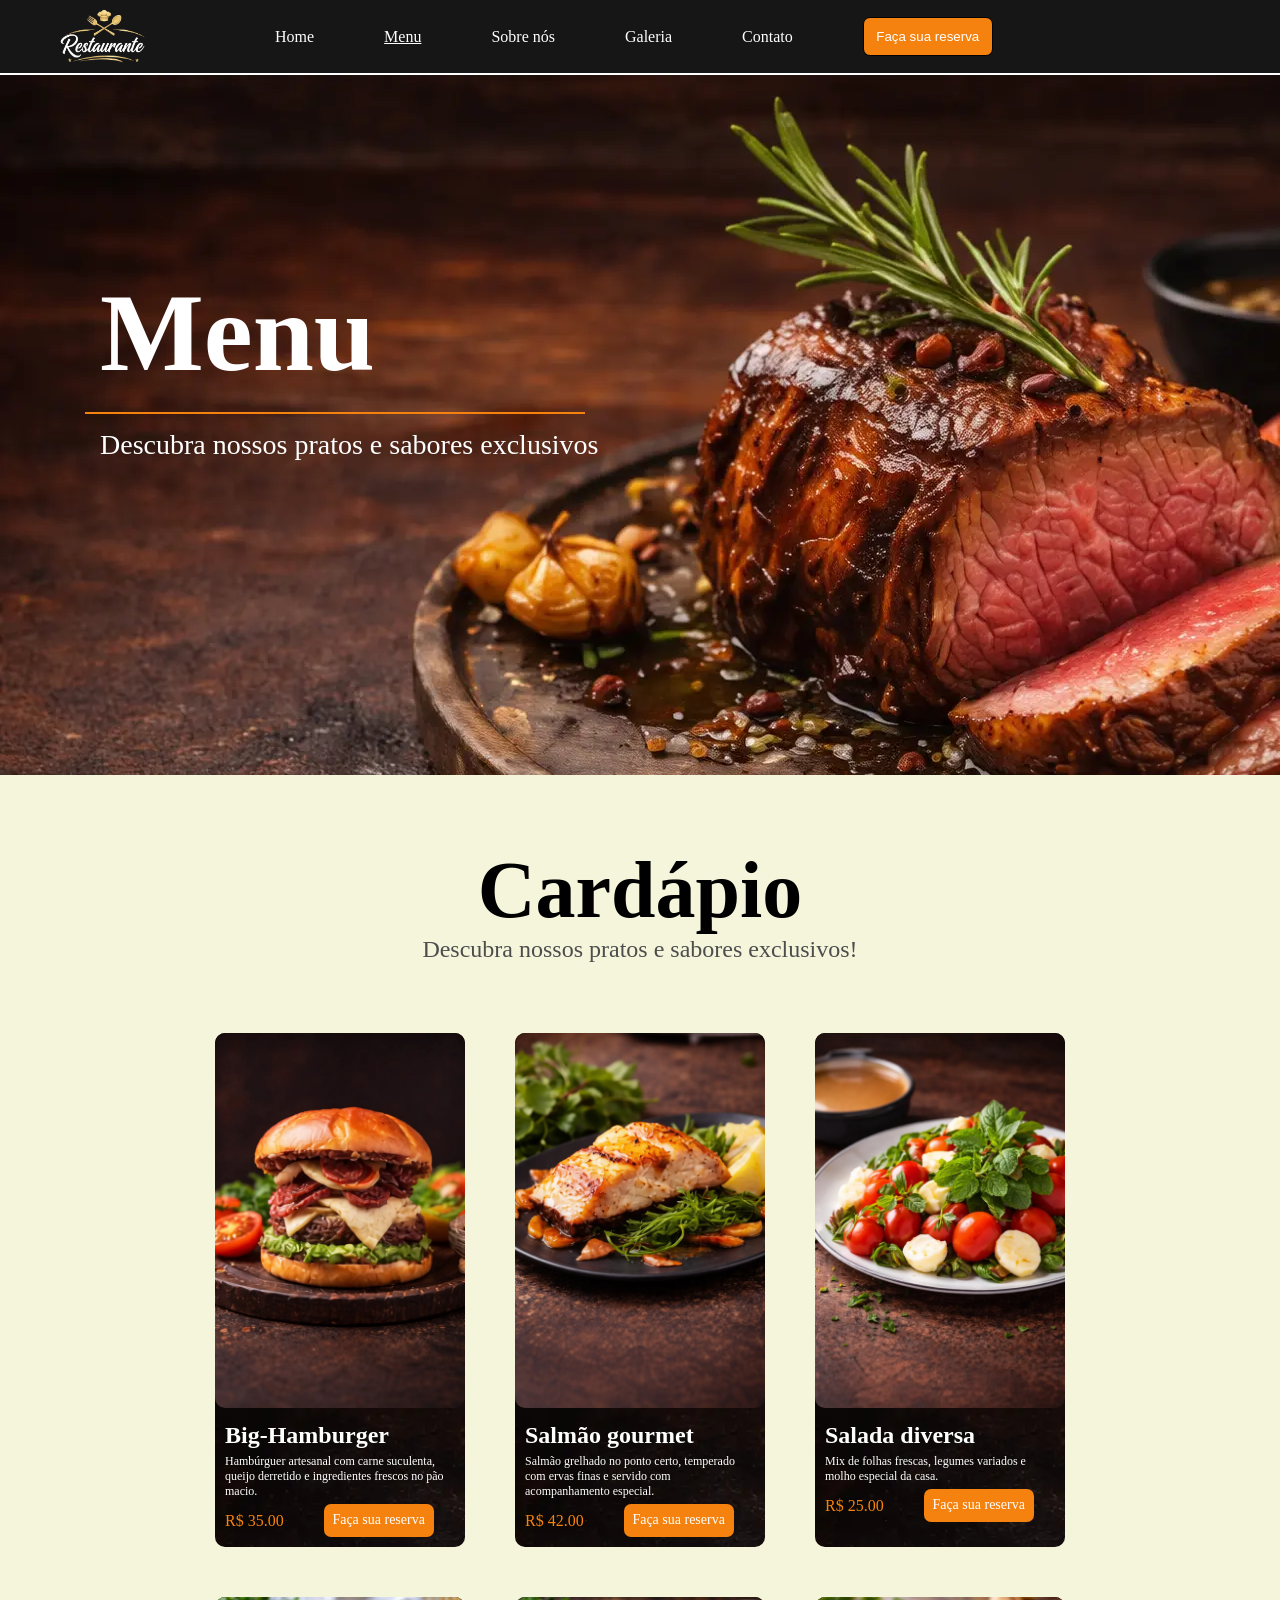
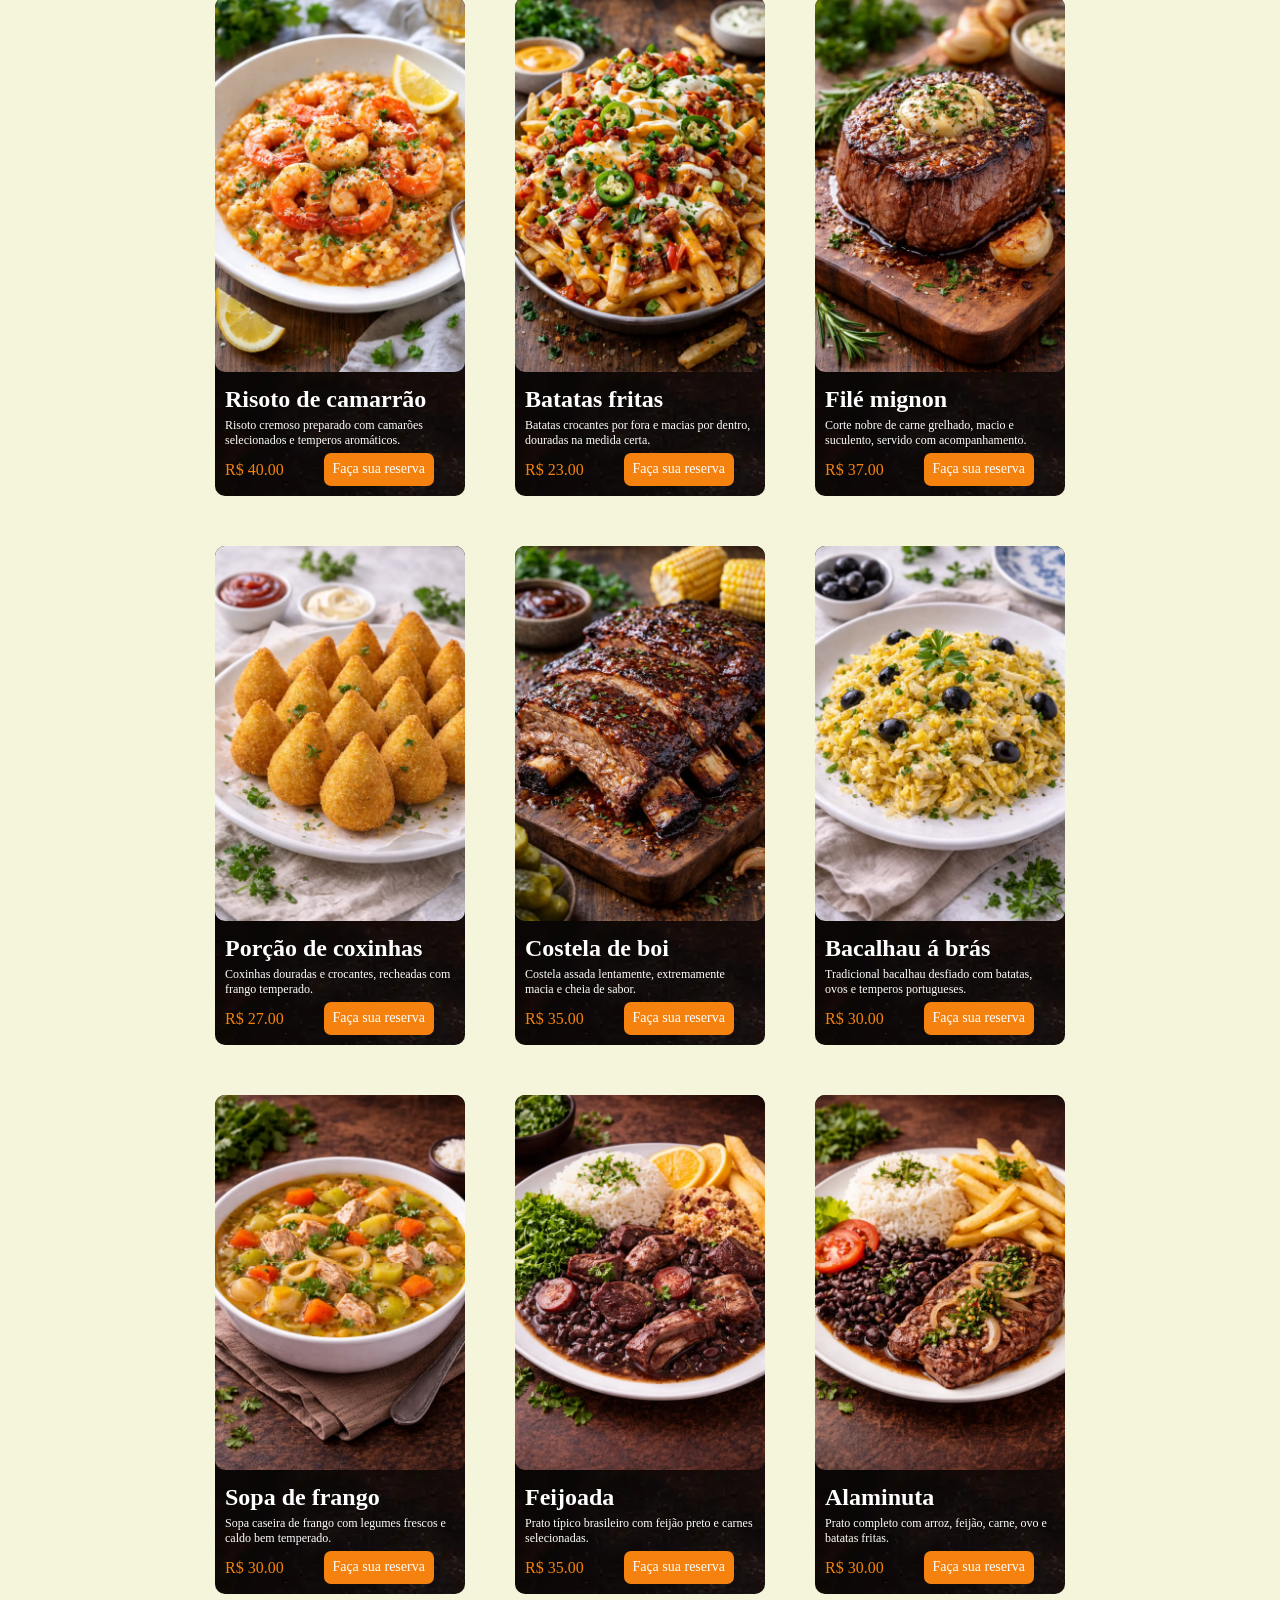
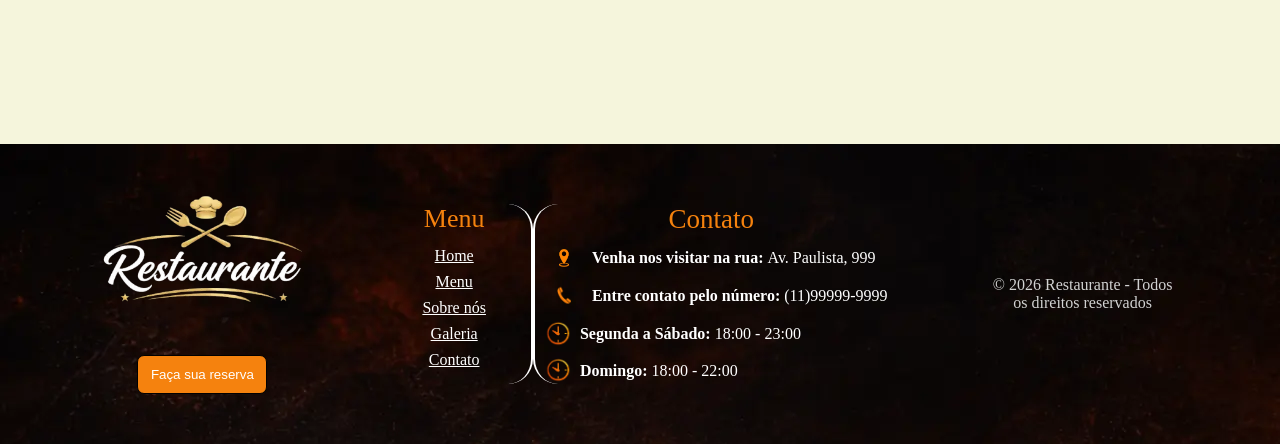
==== commit 87c83b61: "RESERVA-Responsivo" ====
--- a/cardapio.html
+++ b/cardapio.html
@@ -165,13 +165,13 @@
                 <div class="local-contato">
                     <img alt="local-logo" src="assets/logo-horario.png" class="logos-fundo-2">
                     <p class="paragrafos"><span style="font-weight: 900;">Segunda a Sábado:
-                        </span>11:00 - 23:00</p>
+                        </span>18:00 - 23:00</p>
                 </div>
 
                 <div class="local-contato">
                     <img alt="local-logo" src="assets/logo-horario.png" class="logos-fundo-2">
                     <p class="paragrafos"><span style="font-weight: 900;">Domingo:
-                        </span>11:00 - 17:00</p>
+                        </span>18:00 - 22:00</p>
                 </div>
             </article>
         </section>
--- a/cardapio.css
+++ b/cardapio.css
@@ -2989,6 +2989,7 @@
 
     .preco {
         color: #F5820E;
+        font-size: 12px;
     }
 
     .hdois {
@@ -3001,6 +3002,7 @@
     }
 
     .reserva-b {
+        display: flex;
         cursor: pointer;
         height: 30px;
         width: 88px;
@@ -3009,10 +3011,10 @@
         background: #F5820E;
         border: none;
         transition: 0.5s;
-        font-size: 12px;
-        padding: 3px;
-        text-align: center;
-        padding-top: 8px;
+        font-size: 11px;
+        padding: 0;
+        justify-content: center;
+        align-items: center;
     }
 
     .reserva-b:hover {
@@ -3254,6 +3256,14 @@
         translate: 0px -2px;
     }
 
+    .reserva-b{
+        font-size: 11px;
+    }
+
+    .preco{
+        font-size: 12px;
+    }
+
 
 
 
